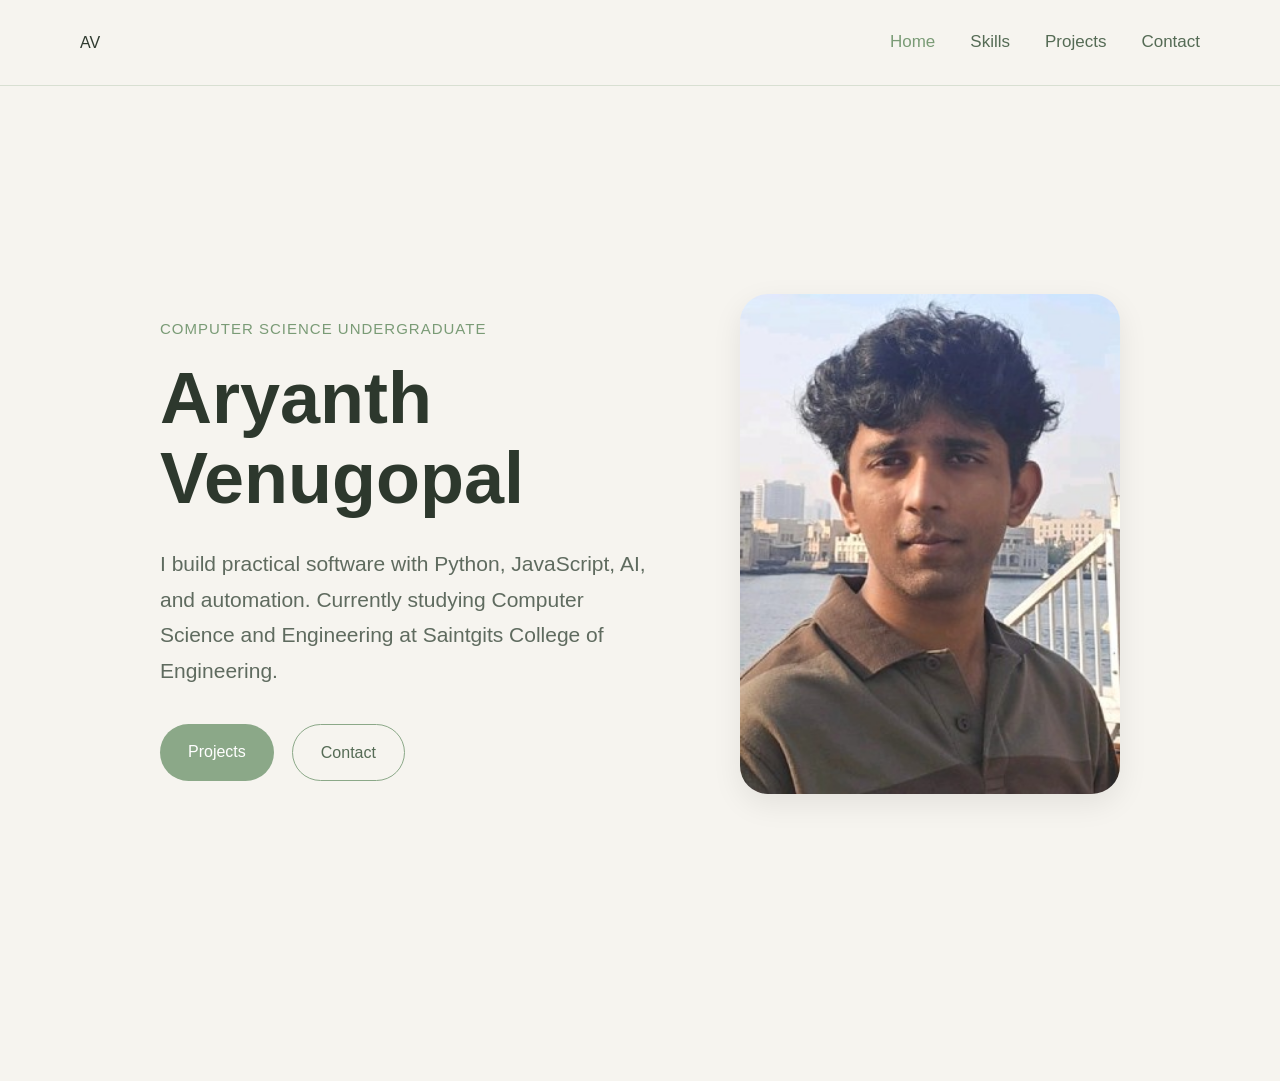
==== index.html @ da3eafae "Update index.html" ====
<!DOCTYPE html>
<html lang="en">

<head>
  <meta charset="UTF-8">
  <meta name="viewport" content="width=device-width, initial-scale=1.0">
  <title>Aryanth Venugopal</title>
  <link rel="stylesheet" href="styles.css">
</head>

<body>

  <header class="site-header">

    <div class="logo">AV</div>

    <nav>
      <a href="index.html" class="active">Home</a>
      <a href="skills.html">Skills</a>
      <a href="projects.html">Projects</a>
      <a href="contact.html">Contact</a>
    </nav>

  </header>

  <main>

    <section class="hero">

      <div class="hero-copy">

        <p class="eyebrow">Computer Science Undergraduate</p>

        <h1>
          Aryanth <br>
          Venugopal
        </h1>

        <p class="intro">
          I build practical software with Python, JavaScript, AI, and automation.
          Currently studying Computer Science and Engineering at Saintgits College of Engineering.
        </p>

        <div class="actions">
          <a class="button primary" href="projects.html">Projects</a>
          <a class="button secondary" href="contact.html">Contact</a>
        </div>

      </div>

      <div class="hero-portrait">
        <img src="1769235384824.jpg" alt="Aryanth Venugopal">
      </div>

    </section>

  </main>

</body>

</html>
---- styles.css ----
* {
  margin: 0;
  padding: 0;
  box-sizing: border-box;
}

body {
  background-color: #f6f4ef;
  color: #2f3a2f;
  font-family: "Segoe UI", sans-serif;
  line-height: 1.7;
}

/* NAVBAR */

.site-header {
  display: flex;
  justify-content: space-between;
  align-items: center;
  padding: 28px 80px;
  border-bottom: 1px solid #d8dfd2;
  background-color: #f6f4ef;
}

.site-header nav {
  display: flex;
  gap: 35px;
}

.site-header nav a {
  text-decoration: none;
  color: #556b55;
  font-size: 17px;
  transition: 0.2s;
}

.site-header nav a:hover,
.site-header nav a.active {
  color: #7a9b76;
}

/* HERO SECTION */

.hero {
  display: flex;
  justify-content: space-between;
  align-items: center;
  padding: 90px 80px;
  gap: 80px;
  min-height: 85vh;
}

.hero-copy {
  flex: 1;
}

.eyebrow {
  color: #7a9b76;
  font-size: 15px;
  letter-spacing: 1px;
  margin-bottom: 18px;
  text-transform: uppercase;
}

.hero h1 {
  font-size: 72px;
  line-height: 1.1;
  margin-bottom: 28px;
  color: #2d382d;
}

.intro {
  max-width: 650px;
  font-size: 21px;
  color: #5f6b5f;
  margin-bottom: 35px;
}

/* BUTTONS */

.actions {
  display: flex;
  gap: 18px;
}

.button {
  text-decoration: none;
  padding: 14px 28px;
  border-radius: 40px;
  font-weight: 500;
  transition: 0.2s;
}

.primary {
  background-color: #8ba888;
  color: white;
}

.primary:hover {
  background-color: #769573;
}

.secondary {
  border: 1px solid #8ba888;
  color: #556b55;
  background: transparent;
}

.secondary:hover {
  background-color: #e6ece2;
}

/* IMAGE */

.hero-portrait img {
  width: 380px;
  height: 500px;
  object-fit: cover;
  border-radius: 28px;
  box-shadow: 0 10px 30px rgba(0, 0, 0, 0.08);
}

/* SKILLS / PROJECTS / CONTACT PAGES */

main {
  padding: 80px;
}

section {
  margin-bottom: 70px;
}

h1 {
  font-size: 52px;
  margin-bottom: 30px;
  color: #2d382d;
}

h2 {
  font-size: 28px;
  margin-bottom: 16px;
  color: #556b55;
}

p,
li {
  font-size: 18px;
  color: #5f6b5f;
}

ul {
  padding-left: 20px;
}

/* CARDS */

.project-card,
.skill-card,
.contact-card {
  background-color: #eef2ea;
  padding: 30px;
  border-radius: 22px;
  margin-bottom: 25px;
}

/* CONTACT FORM */

input,
textarea {
  width: 100%;
  padding: 14px;
  margin-top: 10px;
  margin-bottom: 20px;
  border-radius: 12px;
  border: 1px solid #ccd5c5;
  background-color: white;
  font-size: 16px;
}

button {
  padding: 14px 26px;
  border: none;
  border-radius: 30px;
  background-color: #8ba888;
  color: white;
  cursor: pointer;
  font-size: 16px;
}

button:hover {
  background-color: #769573;
}

/* MOBILE */

@media (max-width: 900px) {

  .site-header {
    flex-direction: column;
    gap: 20px;
    padding: 25px;
  }

  .hero {
    flex-direction: column-reverse;
    text-align: center;
    padding: 50px 25px;
  }

  .hero h1 {
    font-size: 52px;
  }

  .hero-portrait img {
    width: 280px;
    height: 360px;
  }

  .actions {
    justify-content: center;
  }

  main {
    padding: 40px 25px;
  }
}
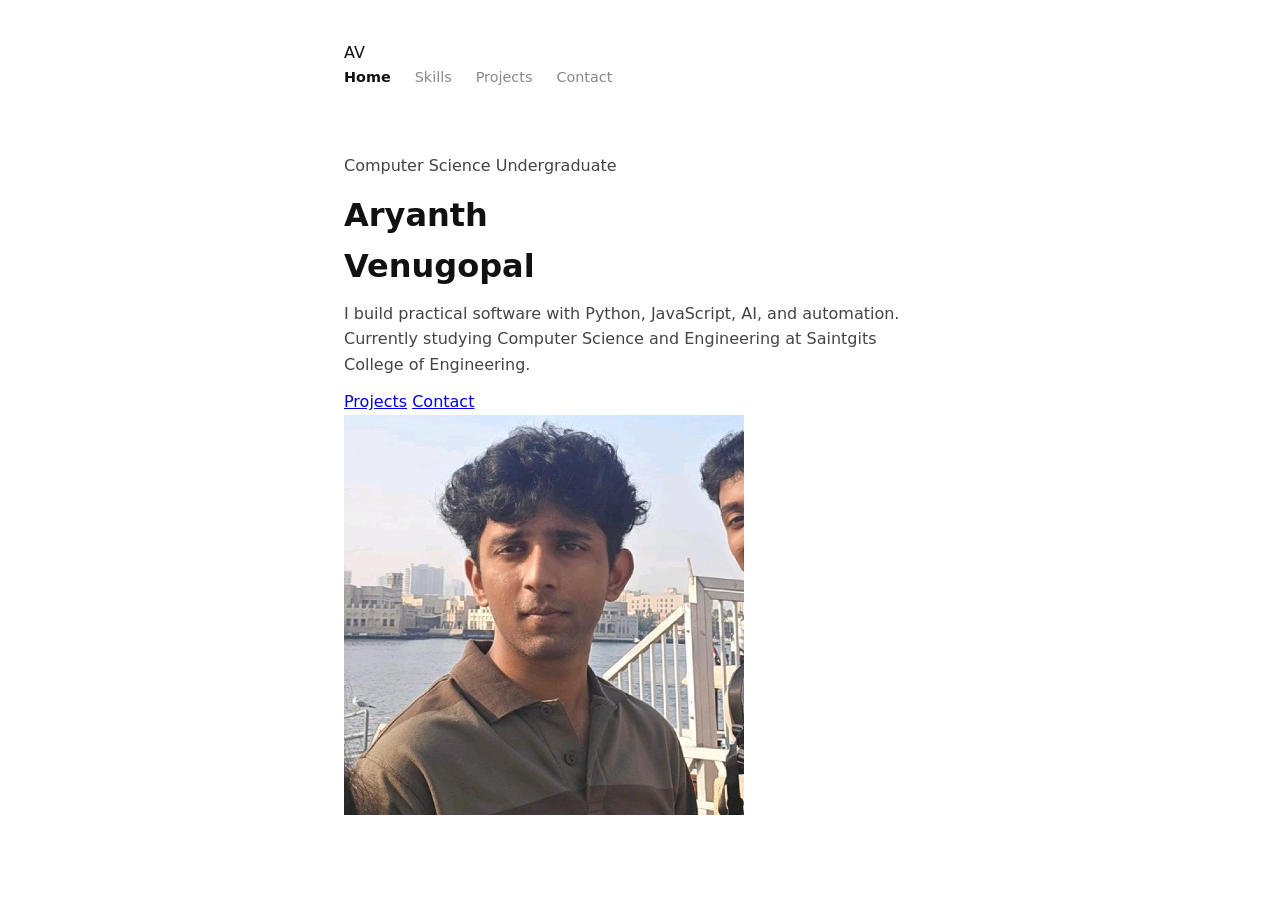
==== commit cc022796: "Update index.html" ====
--- a/index.html
+++ b/index.html
@@ -5,7 +5,7 @@
   <meta charset="UTF-8">
   <meta name="viewport" content="width=device-width, initial-scale=1.0">
   <title>Aryanth Venugopal</title>
-  <link rel="stylesheet" href="styles.css">
+  <link rel="stylesheet" href="styles.css?v=2">
 </head>
 
 <body>
--- a/styles.css
+++ b/styles.css
@@ -1,226 +1,87 @@
-* {
-  margin: 0;
-  padding: 0;
-  box-sizing: border-box;
+* { box-sizing: border-box; margin: 0; padding: 0; }
+
+body {
+  font-family: system-ui, sans-serif;
+  background: #fff;
+  color: #111;
+  line-height: 1.6;
+  max-width: 640px;
+  margin: 0 auto;
+  padding: 40px 24px;
 }
 
-body {
-  background-color: #f6f4ef;
-  color: #2f3a2f;
-  font-family: "Segoe UI", sans-serif;
-  line-height: 1.7;
+nav {
+  display: flex;
+  gap: 24px;
+  margin-bottom: 64px;
 }
 
-/* NAVBAR */
-
-.site-header {
-  display: flex;
-  justify-content: space-between;
-  align-items: center;
-  padding: 28px 80px;
-  border-bottom: 1px solid #d8dfd2;
-  background-color: #f6f4ef;
+nav a {
+  font-size: .9rem;
+  color: #888;
+  text-decoration: none;
 }
 
-.site-header nav {
-  display: flex;
-  gap: 35px;
+nav a:hover { color: #111; }
+nav a.active { color: #111; font-weight: 600; }
+
+h1 { font-size: 2rem; font-weight: 700; margin-bottom: 8px; }
+h2 { font-size: 1.25rem; font-weight: 600; margin-bottom: 16px; }
+h3 { font-size: 1rem; font-weight: 600; margin-bottom: 4px; }
+
+p { color: #444; margin-bottom: 12px; }
+
+.meta { color: #888; font-size: .875rem; margin-bottom: 32px; }
+
+hr { border: none; border-top: 1px solid #eee; margin: 32px 0; }
+
+.skill-group { margin-bottom: 20px; }
+.skill-group span {
+  display: inline-block;
+  background: #f4f4f4;
+  color: #333;
+  font-size: .8rem;
+  padding: 3px 10px;
+  border-radius: 4px;
+  margin: 3px 3px 3px 0;
 }
 
-.site-header nav a {
-  text-decoration: none;
-  color: #556b55;
-  font-size: 17px;
-  transition: 0.2s;
+.project { margin-bottom: 28px; }
+.project p { margin-bottom: 6px; }
+.tags { font-size: .8rem; color: #888; }
+
+.contact-links { list-style: none; margin-bottom: 32px; }
+.contact-links li { margin-bottom: 8px; }
+.contact-links a { color: #111; font-size: .9rem; }
+.contact-links a:hover { text-decoration: underline; }
+
+input, textarea {
+  width: 100%;
+  padding: 9px 12px;
+  border: 1px solid #ddd;
+  border-radius: 6px;
+  font-family: inherit;
+  font-size: .9rem;
+  color: #111;
+  margin-bottom: 12px;
+  outline: none;
 }
 
-.site-header nav a:hover,
-.site-header nav a.active {
-  color: #7a9b76;
+input:focus, textarea:focus { border-color: #111; }
+textarea { min-height: 100px; resize: vertical; }
+
+label { font-size: .8rem; color: #666; display: block; margin-bottom: 4px; }
+
+button {
+  background: #111;
+  color: #fff;
+  border: none;
+  padding: 10px 22px;
+  border-radius: 6px;
+  font-size: .9rem;
+  cursor: pointer;
 }
 
-/* HERO SECTION */
+button:hover { background: #333; }
 
-.hero {
-  display: flex;
-  justify-content: space-between;
-  align-items: center;
-  padding: 90px 80px;
-  gap: 80px;
-  min-height: 85vh;
-}
-
-.hero-copy {
-  flex: 1;
-}
-
-.eyebrow {
-  color: #7a9b76;
-  font-size: 15px;
-  letter-spacing: 1px;
-  margin-bottom: 18px;
-  text-transform: uppercase;
-}
-
-.hero h1 {
-  font-size: 72px;
-  line-height: 1.1;
-  margin-bottom: 28px;
-  color: #2d382d;
-}
-
-.intro {
-  max-width: 650px;
-  font-size: 21px;
-  color: #5f6b5f;
-  margin-bottom: 35px;
-}
-
-/* BUTTONS */
-
-.actions {
-  display: flex;
-  gap: 18px;
-}
-
-.button {
-  text-decoration: none;
-  padding: 14px 28px;
-  border-radius: 40px;
-  font-weight: 500;
-  transition: 0.2s;
-}
-
-.primary {
-  background-color: #8ba888;
-  color: white;
-}
-
-.primary:hover {
-  background-color: #769573;
-}
-
-.secondary {
-  border: 1px solid #8ba888;
-  color: #556b55;
-  background: transparent;
-}
-
-.secondary:hover {
-  background-color: #e6ece2;
-}
-
-/* IMAGE */
-
-.hero-portrait img {
-  width: 380px;
-  height: 500px;
-  object-fit: cover;
-  border-radius: 28px;
-  box-shadow: 0 10px 30px rgba(0, 0, 0, 0.08);
-}
-
-/* SKILLS / PROJECTS / CONTACT PAGES */
-
-main {
-  padding: 80px;
-}
-
-section {
-  margin-bottom: 70px;
-}
-
-h1 {
-  font-size: 52px;
-  margin-bottom: 30px;
-  color: #2d382d;
-}
-
-h2 {
-  font-size: 28px;
-  margin-bottom: 16px;
-  color: #556b55;
-}
-
-p,
-li {
-  font-size: 18px;
-  color: #5f6b5f;
-}
-
-ul {
-  padding-left: 20px;
-}
-
-/* CARDS */
-
-.project-card,
-.skill-card,
-.contact-card {
-  background-color: #eef2ea;
-  padding: 30px;
-  border-radius: 22px;
-  margin-bottom: 25px;
-}
-
-/* CONTACT FORM */
-
-input,
-textarea {
-  width: 100%;
-  padding: 14px;
-  margin-top: 10px;
-  margin-bottom: 20px;
-  border-radius: 12px;
-  border: 1px solid #ccd5c5;
-  background-color: white;
-  font-size: 16px;
-}
-
-button {
-  padding: 14px 26px;
-  border: none;
-  border-radius: 30px;
-  background-color: #8ba888;
-  color: white;
-  cursor: pointer;
-  font-size: 16px;
-}
-
-button:hover {
-  background-color: #769573;
-}
-
-/* MOBILE */
-
-@media (max-width: 900px) {
-
-  .site-header {
-    flex-direction: column;
-    gap: 20px;
-    padding: 25px;
-  }
-
-  .hero {
-    flex-direction: column-reverse;
-    text-align: center;
-    padding: 50px 25px;
-  }
-
-  .hero h1 {
-    font-size: 52px;
-  }
-
-  .hero-portrait img {
-    width: 280px;
-    height: 360px;
-  }
-
-  .actions {
-    justify-content: center;
-  }
-
-  main {
-    padding: 40px 25px;
-  }
-}
+.success { color: green; font-size: .875rem; margin-top: 10px; display: none; }
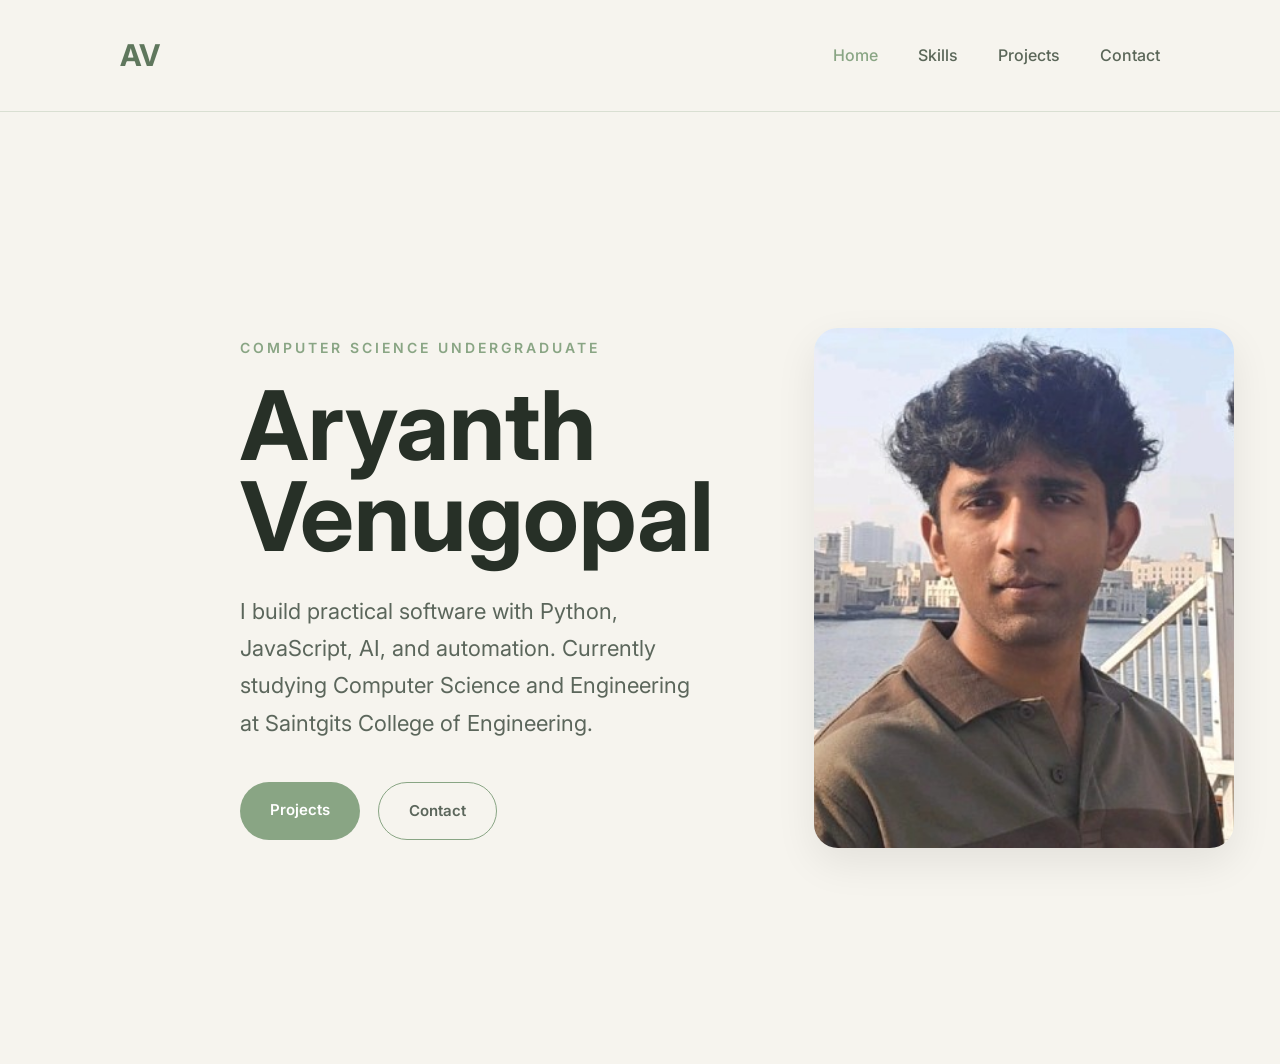
==== commit 1b53c6eb: "Update index.html" ====
--- a/index.html
+++ b/index.html
@@ -5,7 +5,7 @@
   <meta charset="UTF-8">
   <meta name="viewport" content="width=device-width, initial-scale=1.0">
   <title>Aryanth Venugopal</title>
-  <link rel="stylesheet" href="styles.css?v=2">
+  <link rel="stylesheet" href="styles.css?v=10">
 </head>
 
 <body>
--- a/styles.css
+++ b/styles.css
@@ -1,87 +1,284 @@
-* { box-sizing: border-box; margin: 0; padding: 0; }
+@import url('https://fonts.googleapis.com/css2?family=Inter:wght@300;400;500;600;700&display=swap');
+
+* {
+  margin: 0;
+  padding: 0;
+  box-sizing: border-box;
+}
 
 body {
-  font-family: system-ui, sans-serif;
-  background: #fff;
-  color: #111;
-  line-height: 1.6;
-  max-width: 640px;
-  margin: 0 auto;
-  padding: 40px 24px;
-}
-
-nav {
-  display: flex;
-  gap: 24px;
-  margin-bottom: 64px;
-}
-
-nav a {
-  font-size: .9rem;
-  color: #888;
+  background-color: #f6f4ee;
+  color: #2e352e;
+  font-family: 'Inter', sans-serif;
+  line-height: 1.7;
+}
+
+/* NAVBAR */
+
+.site-header {
+  width: 100%;
+  padding: 30px 120px;
+
+  display: flex;
+  justify-content: space-between;
+  align-items: center;
+
+  border-bottom: 1px solid #d9dfd2;
+
+  background-color: #f6f4ee;
+}
+
+.logo {
+  font-size: 30px;
+  font-weight: 700;
+  color: #5f775d;
+}
+
+.site-header nav {
+  display: flex;
+  gap: 40px;
+}
+
+.site-header nav a {
   text-decoration: none;
-}
-
-nav a:hover { color: #111; }
-nav a.active { color: #111; font-weight: 600; }
-
-h1 { font-size: 2rem; font-weight: 700; margin-bottom: 8px; }
-h2 { font-size: 1.25rem; font-weight: 600; margin-bottom: 16px; }
-h3 { font-size: 1rem; font-weight: 600; margin-bottom: 4px; }
-
-p { color: #444; margin-bottom: 12px; }
-
-.meta { color: #888; font-size: .875rem; margin-bottom: 32px; }
-
-hr { border: none; border-top: 1px solid #eee; margin: 32px 0; }
-
-.skill-group { margin-bottom: 20px; }
-.skill-group span {
-  display: inline-block;
-  background: #f4f4f4;
-  color: #333;
-  font-size: .8rem;
-  padding: 3px 10px;
-  border-radius: 4px;
-  margin: 3px 3px 3px 0;
-}
-
-.project { margin-bottom: 28px; }
-.project p { margin-bottom: 6px; }
-.tags { font-size: .8rem; color: #888; }
-
-.contact-links { list-style: none; margin-bottom: 32px; }
-.contact-links li { margin-bottom: 8px; }
-.contact-links a { color: #111; font-size: .9rem; }
-.contact-links a:hover { text-decoration: underline; }
-
-input, textarea {
+  color: #5a6658;
+  font-size: 16px;
+  font-weight: 500;
+
+  transition: 0.3s;
+}
+
+.site-header nav a:hover,
+.site-header nav a.active {
+  color: #89a584;
+}
+
+/* HERO */
+
+.hero {
   width: 100%;
-  padding: 9px 12px;
-  border: 1px solid #ddd;
-  border-radius: 6px;
-  font-family: inherit;
-  font-size: .9rem;
-  color: #111;
-  margin-bottom: 12px;
-  outline: none;
-}
-
-input:focus, textarea:focus { border-color: #111; }
-textarea { min-height: 100px; resize: vertical; }
-
-label { font-size: .8rem; color: #666; display: block; margin-bottom: 4px; }
+  min-height: 88vh;
+
+  display: grid;
+  grid-template-columns: 1.2fr 0.8fr;
+
+  align-items: center;
+  gap: 100px;
+
+  padding: 80px 120px;
+}
+
+.hero-copy {
+  max-width: 720px;
+}
+
+.eyebrow {
+  color: #89a584;
+  font-size: 14px;
+  font-weight: 600;
+
+  text-transform: uppercase;
+  letter-spacing: 3px;
+
+  margin-bottom: 20px;
+}
+
+.hero h1 {
+  font-size: 96px;
+  line-height: 0.95;
+
+  margin-bottom: 30px;
+
+  color: #273027;
+}
+
+.intro {
+  font-size: 22px;
+  color: #5b665b;
+
+  margin-bottom: 40px;
+
+  max-width: 650px;
+}
+
+/* BUTTONS */
+
+.actions {
+  display: flex;
+  gap: 18px;
+}
+
+.button {
+  padding: 15px 30px;
+
+  border-radius: 40px;
+
+  text-decoration: none;
+  font-size: 15px;
+  font-weight: 600;
+
+  transition: 0.3s;
+}
+
+.primary {
+  background-color: #89a584;
+  color: white;
+}
+
+.primary:hover {
+  background-color: #738f70;
+}
+
+.secondary {
+  border: 1px solid #89a584;
+  color: #5b665b;
+}
+
+.secondary:hover {
+  background-color: #e8eee3;
+}
+
+/* IMAGE */
+
+.hero-portrait {
+  display: flex;
+  justify-content: center;
+  align-items: center;
+}
+
+.hero-portrait img {
+  width: 420px;
+  height: 520px;
+
+  object-fit: cover;
+
+  border-radius: 24px;
+
+  box-shadow: 0 15px 40px rgba(0, 0, 0, 0.08);
+}
+
+/* MAIN CONTENT */
+
+main {
+  padding: 80px 120px;
+}
+
+h1 {
+  font-size: 64px;
+  margin-bottom: 40px;
+}
+
+h2 {
+  font-size: 24px;
+  margin-bottom: 15px;
+  color: #4f644e;
+}
+
+p {
+  font-size: 18px;
+  color: #5c675c;
+}
+
+/* CARDS */
+
+.skill-card,
+.project-card,
+.contact-card {
+  background-color: #e8ede4;
+
+  padding: 35px;
+
+  border-radius: 24px;
+
+  margin-bottom: 28px;
+}
+
+/* FORM */
+
+input,
+textarea {
+  width: 100%;
+
+  padding: 16px;
+
+  margin-top: 12px;
+  margin-bottom: 22px;
+
+  border-radius: 14px;
+
+  border: 1px solid #d0d8ca;
+
+  background-color: white;
+
+  font-size: 16px;
+}
 
 button {
-  background: #111;
-  color: #fff;
+  padding: 15px 28px;
+
   border: none;
-  padding: 10px 22px;
-  border-radius: 6px;
-  font-size: .9rem;
+  border-radius: 40px;
+
+  background-color: #89a584;
+
+  color: white;
+
+  font-size: 15px;
+  font-weight: 600;
+
   cursor: pointer;
 }
 
-button:hover { background: #333; }
-
-.success { color: green; font-size: .875rem; margin-top: 10px; display: none; }
+/* MOBILE */
+
+@media (max-width: 900px) {
+
+  .site-header {
+    flex-direction: column;
+    gap: 20px;
+
+    padding: 25px;
+  }
+
+  .site-header nav {
+    flex-wrap: wrap;
+    justify-content: center;
+    gap: 20px;
+  }
+
+  .hero {
+    grid-template-columns: 1fr;
+
+    text-align: center;
+
+    padding: 50px 25px;
+
+    gap: 50px;
+  }
+
+  .hero h1 {
+    font-size: 56px;
+  }
+
+  .intro {
+    font-size: 18px;
+  }
+
+  .hero-portrait img {
+    width: 280px;
+    height: 360px;
+  }
+
+  .actions {
+    justify-content: center;
+    flex-wrap: wrap;
+  }
+
+  main {
+    padding: 45px 25px;
+  }
+
+  h1 {
+    font-size: 48px;
+  }
+}
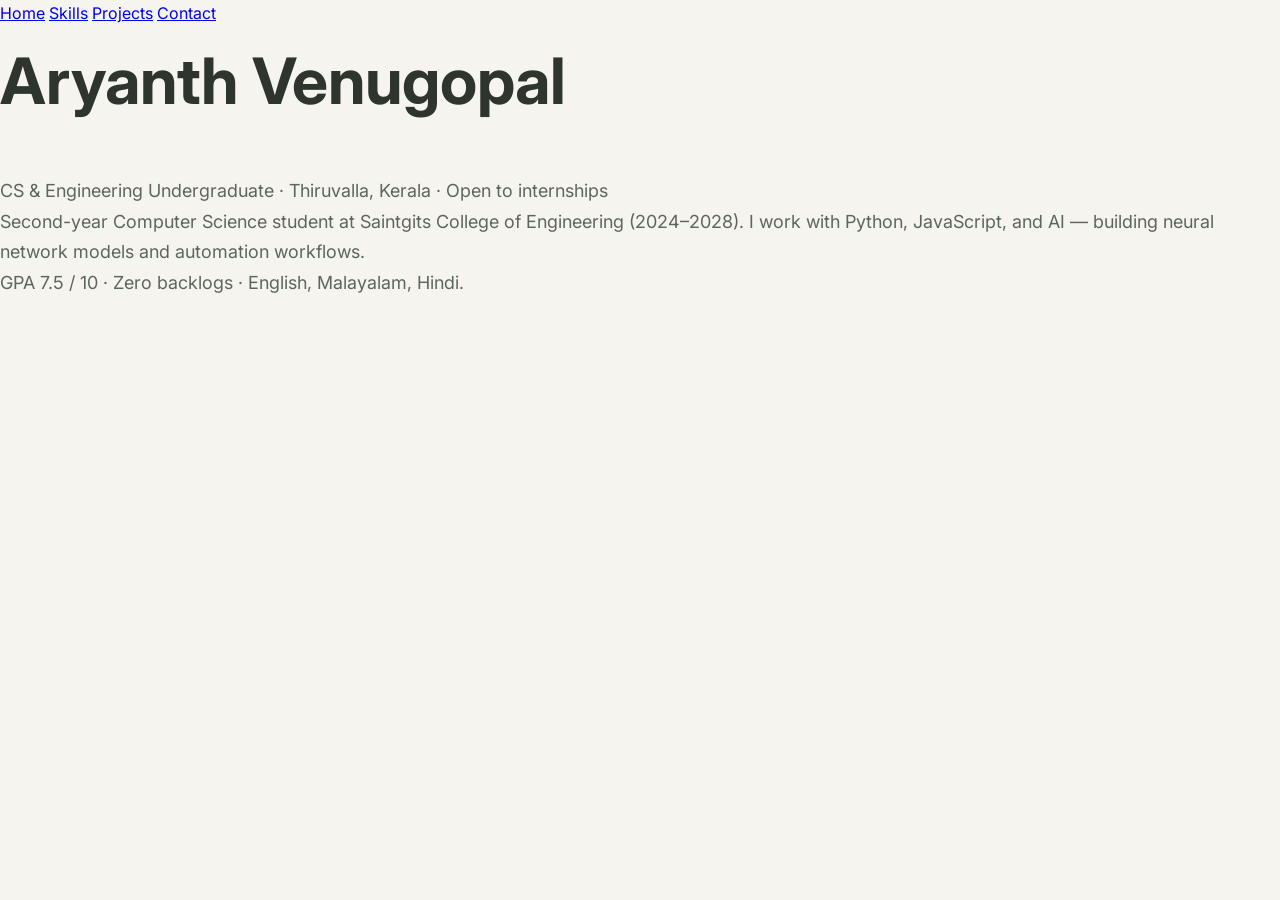
==== commit b488c628: "Rename home.html to index.html" ====
--- a/index.html
+++ b/index.html
@@ -1,61 +1,21 @@
 <!DOCTYPE html>
 <html lang="en">
-
 <head>
-  <meta charset="UTF-8">
-  <meta name="viewport" content="width=device-width, initial-scale=1.0">
+  <meta charset="UTF-8" />
+  <meta name="viewport" content="width=device-width, initial-scale=1.0" />
   <title>Aryanth Venugopal</title>
   <link rel="stylesheet" href="styles.css?v=10">
 </head>
-
 <body>
-
-  <header class="site-header">
-
-    <div class="logo">AV</div>
-
-    <nav>
-      <a href="index.html" class="active">Home</a>
-      <a href="skills.html">Skills</a>
-      <a href="projects.html">Projects</a>
-      <a href="contact.html">Contact</a>
-    </nav>
-
-  </header>
-
-  <main>
-
-    <section class="hero">
-
-      <div class="hero-copy">
-
-        <p class="eyebrow">Computer Science Undergraduate</p>
-
-        <h1>
-          Aryanth <br>
-          Venugopal
-        </h1>
-
-        <p class="intro">
-          I build practical software with Python, JavaScript, AI, and automation.
-          Currently studying Computer Science and Engineering at Saintgits College of Engineering.
-        </p>
-
-        <div class="actions">
-          <a class="button primary" href="projects.html">Projects</a>
-          <a class="button secondary" href="contact.html">Contact</a>
-        </div>
-
-      </div>
-
-      <div class="hero-portrait">
-        <img src="1769235384824.jpg" alt="Aryanth Venugopal">
-      </div>
-
-    </section>
-
-  </main>
-
+<nav>
+  <a href="index.html" class="active">Home</a>
+  <a href="skills.html">Skills</a>
+  <a href="projects.html">Projects</a>
+  <a href="contact.html">Contact</a>
+</nav>
+<h1>Aryanth Venugopal</h1>
+<p class="meta">CS & Engineering Undergraduate · Thiruvalla, Kerala · Open to internships</p>
+<p>Second-year Computer Science student at Saintgits College of Engineering (2024–2028). I work with Python, JavaScript, and AI — building neural network models and automation workflows.</p>
+<p>GPA 7.5 / 10 · Zero backlogs · English, Malayalam, Hindi.</p>
 </body>
-
 </html>
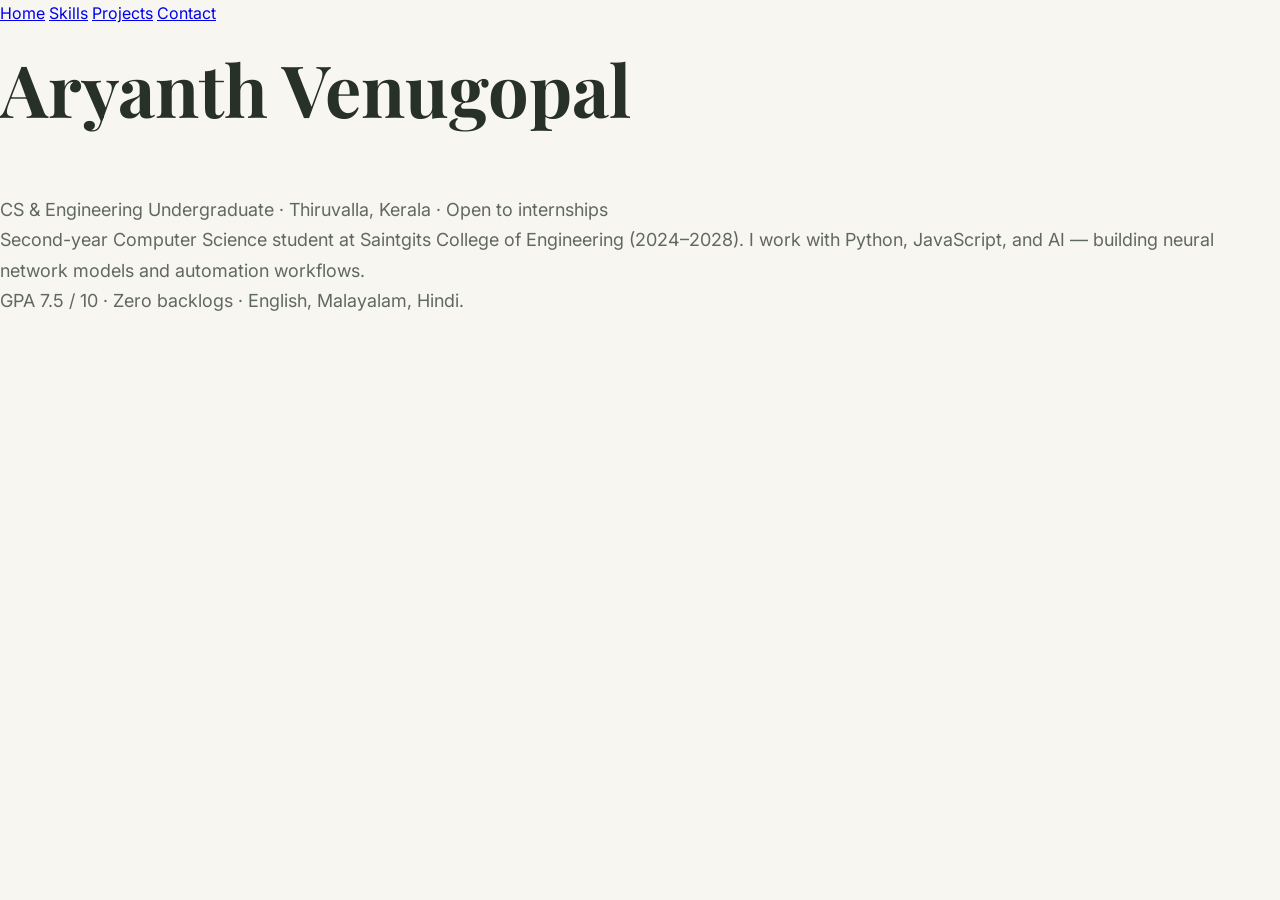
==== commit 7eff2936: "Update index.html" ====
--- a/index.html
+++ b/index.html
@@ -4,7 +4,7 @@
   <meta charset="UTF-8" />
   <meta name="viewport" content="width=device-width, initial-scale=1.0" />
   <title>Aryanth Venugopal</title>
-  <link rel="stylesheet" href="styles.css?v=10">
+  <link rel="stylesheet" href="styles.css">
 </head>
 <body>
 <nav>
--- a/styles.css
+++ b/styles.css
@@ -1,4 +1,4 @@
-@import url('https://fonts.googleapis.com/css2?family=Inter:wght@300;400;500;600;700&display=swap');
+@import url('https://fonts.googleapis.com/css2?family=Inter:wght@300;400;500;600;700&family=Playfair+Display:wght@600;700&display=swap');
 
 * {
   margin: 0;
@@ -6,9 +6,13 @@
   box-sizing: border-box;
 }
 
+html {
+  scroll-behavior: smooth;
+}
+
 body {
-  background-color: #f6f4ee;
-  color: #2e352e;
+  background: #f8f6f1;
+  color: #2f382f;
   font-family: 'Inter', sans-serif;
   line-height: 1.7;
 }
@@ -17,55 +21,78 @@
 
 .site-header {
   width: 100%;
-  padding: 30px 120px;
+  padding: 28px 110px;
 
   display: flex;
   justify-content: space-between;
   align-items: center;
 
-  border-bottom: 1px solid #d9dfd2;
-
-  background-color: #f6f4ee;
+  background: rgba(248, 246, 241, 0.9);
+
+  backdrop-filter: blur(10px);
+
+  border-bottom: 1px solid #dde4d7;
+
+  position: sticky;
+  top: 0;
+  z-index: 1000;
 }
 
 .logo {
-  font-size: 30px;
+  font-size: 32px;
   font-weight: 700;
-  color: #5f775d;
+  color: #6d8769;
+  letter-spacing: 2px;
 }
 
 .site-header nav {
   display: flex;
-  gap: 40px;
+  gap: 38px;
 }
 
 .site-header nav a {
   text-decoration: none;
-  color: #5a6658;
-  font-size: 16px;
-  font-weight: 500;
+  color: #4f5d4f;
+  font-size: 15px;
+  font-weight: 600;
+  position: relative;
+
+  transition: 0.3s ease;
+}
+
+.site-header nav a::after {
+  content: "";
+
+  position: absolute;
+  left: 0;
+  bottom: -7px;
+
+  width: 0%;
+  height: 2px;
+
+  background: #8da889;
 
   transition: 0.3s;
 }
 
-.site-header nav a:hover,
-.site-header nav a.active {
-  color: #89a584;
+.site-header nav a:hover::after,
+.site-header nav a.active::after {
+  width: 100%;
 }
 
 /* HERO */
 
 .hero {
   width: 100%;
-  min-height: 88vh;
+  min-height: 90vh;
 
   display: grid;
-  grid-template-columns: 1.2fr 0.8fr;
+  grid-template-columns: 1.15fr 0.85fr;
 
   align-items: center;
   gap: 100px;
 
-  padding: 80px 120px;
+  padding: 90px 110px;
 }
 
 .hero-copy {
@@ -73,9 +100,10 @@
 }
 
 .eyebrow {
-  color: #89a584;
+  color: #8da889;
+
   font-size: 14px;
-  font-weight: 600;
+  font-weight: 700;
 
   text-transform: uppercase;
   letter-spacing: 3px;
@@ -84,21 +112,23 @@
 }
 
 .hero h1 {
-  font-size: 96px;
+  font-family: 'Playfair Display', serif;
+
+  font-size: 100px;
   line-height: 0.95;
 
-  margin-bottom: 30px;
-
-  color: #273027;
+  color: #273127;
+
+  margin-bottom: 28px;
 }
 
 .intro {
-  font-size: 22px;
-  color: #5b665b;
-
-  margin-bottom: 40px;
+  font-size: 21px;
+  color: #5c675c;
 
   max-width: 650px;
+
+  margin-bottom: 42px;
 }
 
 /* BUTTONS */
@@ -109,33 +139,37 @@
 }
 
 .button {
+  text-decoration: none;
+
   padding: 15px 30px;
 
   border-radius: 40px;
 
-  text-decoration: none;
   font-size: 15px;
   font-weight: 600;
 
-  transition: 0.3s;
+  transition: 0.3s ease;
 }
 
 .primary {
-  background-color: #89a584;
+  background: #8da889;
   color: white;
+
+  box-shadow: 0 12px 24px rgba(141, 168, 137, 0.25);
 }
 
 .primary:hover {
-  background-color: #738f70;
+  transform: translateY(-3px);
 }
 
 .secondary {
-  border: 1px solid #89a584;
-  color: #5b665b;
+  border: 1px solid #cfd9c8;
+  color: #4f5d4f;
+  background: transparent;
 }
 
 .secondary:hover {
-  background-color: #e8eee3;
+  background: #edf2e9;
 }
 
 /* IMAGE */
@@ -143,40 +177,47 @@
 .hero-portrait {
   display: flex;
   justify-content: center;
-  align-items: center;
 }
 
 .hero-portrait img {
-  width: 420px;
-  height: 520px;
+  width: 430px;
+  height: 530px;
 
   object-fit: cover;
 
-  border-radius: 24px;
-
-  box-shadow: 0 15px 40px rgba(0, 0, 0, 0.08);
+  border-radius: 28px;
+
+  box-shadow:
+    0 20px 45px rgba(0, 0, 0, 0.08),
+    0 0 0 12px rgba(255, 255, 255, 0.6);
 }
 
 /* MAIN CONTENT */
 
 main {
-  padding: 80px 120px;
+  padding: 90px 110px;
 }
 
 h1 {
-  font-size: 64px;
-  margin-bottom: 40px;
+  font-family: 'Playfair Display', serif;
+
+  font-size: 72px;
+
+  color: #273127;
+
+  margin-bottom: 45px;
 }
 
 h2 {
-  font-size: 24px;
-  margin-bottom: 15px;
-  color: #4f644e;
+  font-size: 25px;
+  color: #556955;
+
+  margin-bottom: 14px;
 }
 
 p {
   font-size: 18px;
-  color: #5c675c;
+  color: #5f695f;
 }
 
 /* CARDS */
@@ -184,16 +225,30 @@
 .skill-card,
 .project-card,
 .contact-card {
-  background-color: #e8ede4;
-
-  padding: 35px;
-
-  border-radius: 24px;
+  background: rgba(255, 255, 255, 0.6);
+
+  border: 1px solid #dde5d8;
+
+  backdrop-filter: blur(8px);
+
+  padding: 38px;
+
+  border-radius: 28px;
 
   margin-bottom: 28px;
-}
-
-/* FORM */
+
+  transition: 0.3s ease;
+}
+
+.skill-card:hover,
+.project-card:hover,
+.contact-card:hover {
+  transform: translateY(-4px);
+
+  box-shadow: 0 18px 35px rgba(0, 0, 0, 0.06);
+}
+
+/* CONTACT FORM */
 
 input,
 textarea {
@@ -204,13 +259,22 @@
   margin-top: 12px;
   margin-bottom: 22px;
 
-  border-radius: 14px;
-
-  border: 1px solid #d0d8ca;
-
-  background-color: white;
+  border-radius: 16px;
+
+  border: 1px solid #d4ddd0;
+
+  background: rgba(255, 255, 255, 0.8);
 
   font-size: 16px;
+
+  font-family: 'Inter', sans-serif;
+
+  outline: none;
+}
+
+input:focus,
+textarea:focus {
+  border-color: #8da889;
 }
 
 button {
@@ -219,19 +283,24 @@
   border: none;
   border-radius: 40px;
 
-  background-color: #89a584;
-
+  background: #8da889;
   color: white;
 
   font-size: 15px;
   font-weight: 600;
 
   cursor: pointer;
+
+  transition: 0.3s ease;
+}
+
+button:hover {
+  transform: translateY(-2px);
 }
 
 /* MOBILE */
 
-@media (max-width: 900px) {
+@media (max-width: 950px) {
 
   .site-header {
     flex-direction: column;
@@ -243,6 +312,7 @@
   .site-header nav {
     flex-wrap: wrap;
     justify-content: center;
+
     gap: 20px;
   }
 
@@ -251,13 +321,13 @@
 
     text-align: center;
 
-    padding: 50px 25px;
-
     gap: 50px;
+
+    padding: 60px 25px;
   }
 
   .hero h1 {
-    font-size: 56px;
+    font-size: 64px;
   }
 
   .intro {
@@ -279,6 +349,6 @@
   }
 
   h1 {
-    font-size: 48px;
-  }
-}
+    font-size: 52px;
+  }
+}
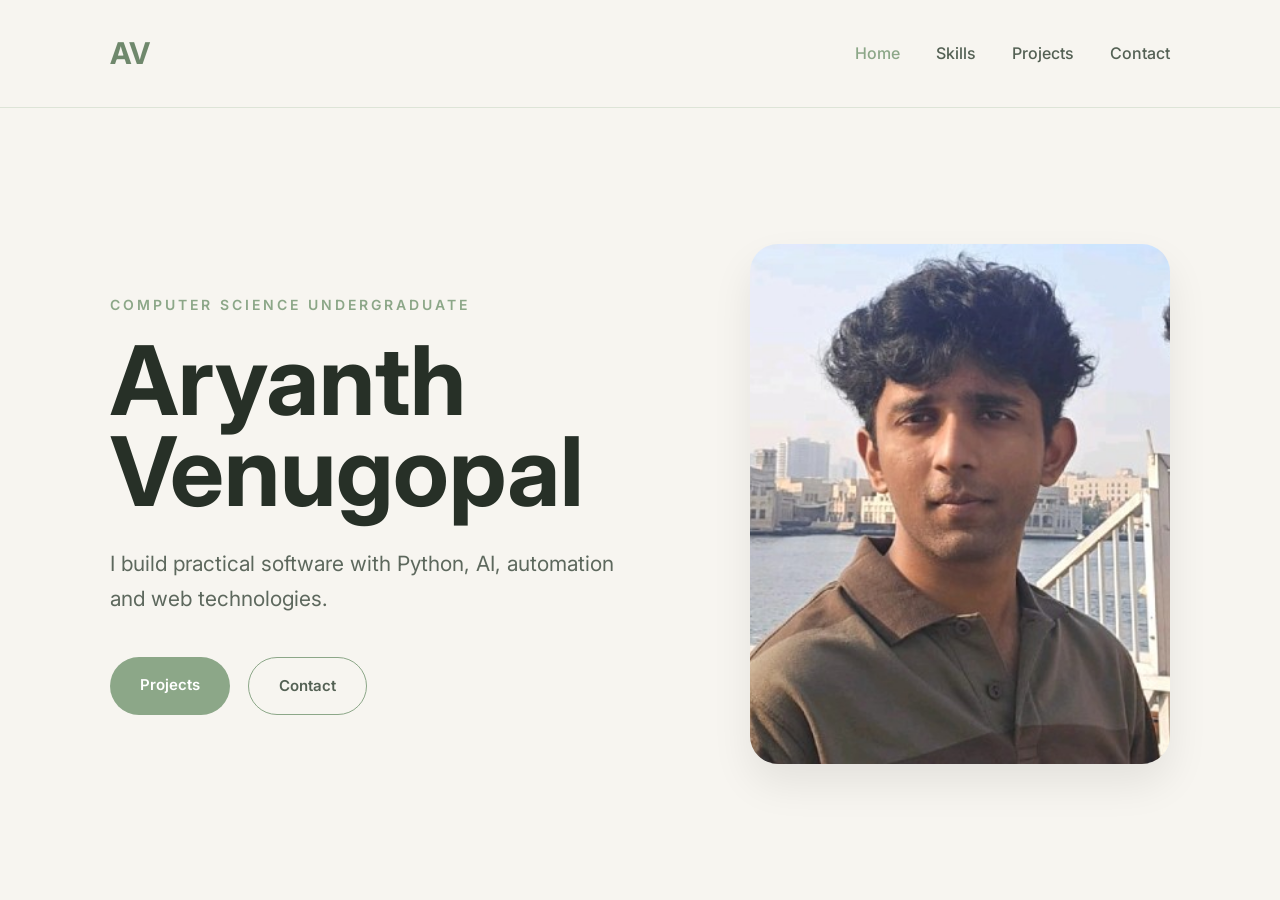
==== commit 4fa4fc49: "Create index.html" ====
--- a/index.html
+++ b/index.html
@@ -1,21 +1,57 @@
-<!DOCTYPE html>
-<html lang="en">
-<head>
-  <meta charset="UTF-8" />
-  <meta name="viewport" content="width=device-width, initial-scale=1.0" />
-  <title>Aryanth Venugopal</title>
-  <link rel="stylesheet" href="styles.css">
-</head>
-<body>
-<nav>
-  <a href="index.html" class="active">Home</a>
-  <a href="skills.html">Skills</a>
-  <a href="projects.html">Projects</a>
-  <a href="contact.html">Contact</a>
-</nav>
-<h1>Aryanth Venugopal</h1>
-<p class="meta">CS & Engineering Undergraduate · Thiruvalla, Kerala · Open to internships</p>
-<p>Second-year Computer Science student at Saintgits College of Engineering (2024–2028). I work with Python, JavaScript, and AI — building neural network models and automation workflows.</p>
-<p>GPA 7.5 / 10 · Zero backlogs · English, Malayalam, Hindi.</p>
-</body>
-</html>
+<!DOCTYPE html>
+<html lang="en">
+
+<head>
+  <meta charset="UTF-8">
+  <meta name="viewport" content="width=device-width, initial-scale=1.0">
+  <title>Aryanth Venugopal</title>
+
+  <link rel="stylesheet" href="styles.css">
+</head>
+
+<body>
+
+<header class="site-header">
+
+  <div class="logo">AV</div>
+
+  <nav>
+    <a href="index.html" class="active">Home</a>
+    <a href="skills.html">Skills</a>
+    <a href="projects.html">Projects</a>
+    <a href="contact.html">Contact</a>
+  </nav>
+
+</header>
+
+<section class="hero">
+
+  <div class="hero-copy">
+
+    <p class="eyebrow">Computer Science Undergraduate</p>
+
+    <h1>
+      Aryanth <br>
+      Venugopal
+    </h1>
+
+    <p class="intro">
+      I build practical software with Python, AI, automation and web technologies.
+    </p>
+
+    <div class="actions">
+      <a class="button primary" href="projects.html">Projects</a>
+      <a class="button secondary" href="contact.html">Contact</a>
+    </div>
+
+  </div>
+
+  <div class="hero-portrait">
+    <img src="1769235384824.jpg" alt="Aryanth">
+  </div>
+
+</section>
+
+</body>
+
+</html>
--- a/styles.css
+++ b/styles.css
@@ -1,4 +1,4 @@
-@import url('https://fonts.googleapis.com/css2?family=Inter:wght@300;400;500;600;700&family=Playfair+Display:wght@600;700&display=swap');
+@import url('https://fonts.googleapis.com/css2?family=Inter:wght@300;400;500;600;700&display=swap');
 
 * {
   margin: 0;
@@ -6,13 +6,9 @@
   box-sizing: border-box;
 }
 
-html {
-  scroll-behavior: smooth;
-}
-
 body {
-  background: #f8f6f1;
-  color: #2f382f;
+  background: #f7f5f0;
+  color: #2d352d;
   font-family: 'Inter', sans-serif;
   line-height: 1.7;
 }
@@ -20,156 +16,123 @@
 /* NAVBAR */
 
 .site-header {
-  width: 100%;
-  padding: 28px 110px;
-
   display: flex;
   justify-content: space-between;
   align-items: center;
 
-  background: rgba(248, 246, 241, 0.9);
-
-  backdrop-filter: blur(10px);
+  padding: 28px 110px;
 
   border-bottom: 1px solid #dde4d7;
-
-  position: sticky;
-  top: 0;
-  z-index: 1000;
 }
 
 .logo {
-  font-size: 32px;
+  font-size: 30px;
   font-weight: 700;
-  color: #6d8769;
-  letter-spacing: 2px;
+  color: #6f886c;
 }
 
 .site-header nav {
   display: flex;
-  gap: 38px;
+  gap: 36px;
 }
 
 .site-header nav a {
   text-decoration: none;
-  color: #4f5d4f;
+  color: #546154;
+
+  font-size: 16px;
+  font-weight: 500;
+
+  transition: 0.3s;
+}
+
+.site-header nav a:hover,
+.site-header nav a.active {
+  color: #8ca788;
+}
+
+/* HERO */
+
+.hero {
+  min-height: 88vh;
+
+  display: grid;
+  grid-template-columns: 1.2fr 0.8fr;
+
+  align-items: center;
+
+  gap: 100px;
+
+  padding: 80px 110px;
+}
+
+.hero-copy {
+  max-width: 700px;
+}
+
+.eyebrow {
+  color: #8ca788;
+
+  font-size: 14px;
+  font-weight: 600;
+
+  text-transform: uppercase;
+  letter-spacing: 3px;
+
+  margin-bottom: 18px;
+}
+
+.hero h1 {
+  font-size: 96px;
+  line-height: 0.95;
+
+  margin-bottom: 28px;
+
+  color: #273027;
+}
+
+.intro {
+  font-size: 21px;
+  color: #5d685d;
+
+  margin-bottom: 40px;
+
+  max-width: 650px;
+}
+
+/* BUTTONS */
+
+.actions {
+  display: flex;
+  gap: 18px;
+}
+
+.button {
+  padding: 15px 30px;
+
+  border-radius: 40px;
+
+  text-decoration: none;
+
   font-size: 15px;
   font-weight: 600;
-  position: relative;
-
-  transition: 0.3s ease;
-}
-
-.site-header nav a::after {
-  content: "";
-
-  position: absolute;
-  left: 0;
-  bottom: -7px;
-
-  width: 0%;
-  height: 2px;
-
-  background: #8da889;
 
   transition: 0.3s;
 }
 
-.site-header nav a:hover::after,
-.site-header nav a.active::after {
-  width: 100%;
-}
-
-/* HERO */
-
-.hero {
-  width: 100%;
-  min-height: 90vh;
-
-  display: grid;
-  grid-template-columns: 1.15fr 0.85fr;
-
-  align-items: center;
-  gap: 100px;
-
-  padding: 90px 110px;
-}
-
-.hero-copy {
-  max-width: 720px;
-}
-
-.eyebrow {
-  color: #8da889;
-
-  font-size: 14px;
-  font-weight: 700;
-
-  text-transform: uppercase;
-  letter-spacing: 3px;
-
-  margin-bottom: 20px;
-}
-
-.hero h1 {
-  font-family: 'Playfair Display', serif;
-
-  font-size: 100px;
-  line-height: 0.95;
-
-  color: #273127;
-
-  margin-bottom: 28px;
-}
-
-.intro {
-  font-size: 21px;
-  color: #5c675c;
-
-  max-width: 650px;
-
-  margin-bottom: 42px;
-}
-
-/* BUTTONS */
-
-.actions {
-  display: flex;
-  gap: 18px;
-}
-
-.button {
-  text-decoration: none;
-
-  padding: 15px 30px;
-
-  border-radius: 40px;
-
-  font-size: 15px;
-  font-weight: 600;
-
-  transition: 0.3s ease;
-}
-
 .primary {
-  background: #8da889;
+  background: #8ca788;
   color: white;
-
-  box-shadow: 0 12px 24px rgba(141, 168, 137, 0.25);
-}
-
-.primary:hover {
-  transform: translateY(-3px);
 }
 
 .secondary {
-  border: 1px solid #cfd9c8;
-  color: #4f5d4f;
-  background: transparent;
-}
-
+  border: 1px solid #8ca788;
+  color: #546154;
+}
+
+.primary:hover,
 .secondary:hover {
-  background: #edf2e9;
+  transform: translateY(-2px);
 }
 
 /* IMAGE */
@@ -180,39 +143,36 @@
 }
 
 .hero-portrait img {
-  width: 430px;
-  height: 530px;
+  width: 420px;
+  height: 520px;
 
   object-fit: cover;
 
   border-radius: 28px;
 
-  box-shadow:
-    0 20px 45px rgba(0, 0, 0, 0.08),
-    0 0 0 12px rgba(255, 255, 255, 0.6);
+  box-shadow: 0 20px 40px rgba(0,0,0,0.08);
 }
 
 /* MAIN CONTENT */
 
 main {
-  padding: 90px 110px;
+  padding: 80px 110px;
 }
 
 h1 {
-  font-family: 'Playfair Display', serif;
-
-  font-size: 72px;
-
-  color: #273127;
-
-  margin-bottom: 45px;
+  font-size: 64px;
+
+  margin-bottom: 40px;
+
+  color: #273027;
 }
 
 h2 {
-  font-size: 25px;
+  font-size: 24px;
+
+  margin-bottom: 15px;
+
   color: #556955;
-
-  margin-bottom: 14px;
 }
 
 p {
@@ -225,30 +185,16 @@
 .skill-card,
 .project-card,
 .contact-card {
-  background: rgba(255, 255, 255, 0.6);
-
-  border: 1px solid #dde5d8;
-
-  backdrop-filter: blur(8px);
-
-  padding: 38px;
-
-  border-radius: 28px;
+  background: #e8ede4;
+
+  padding: 35px;
+
+  border-radius: 24px;
 
   margin-bottom: 28px;
-
-  transition: 0.3s ease;
-}
-
-.skill-card:hover,
-.project-card:hover,
-.contact-card:hover {
-  transform: translateY(-4px);
-
-  box-shadow: 0 18px 35px rgba(0, 0, 0, 0.06);
-}
-
-/* CONTACT FORM */
+}
+
+/* FORM */
 
 input,
 textarea {
@@ -259,22 +205,13 @@
   margin-top: 12px;
   margin-bottom: 22px;
 
-  border-radius: 16px;
-
-  border: 1px solid #d4ddd0;
-
-  background: rgba(255, 255, 255, 0.8);
+  border-radius: 14px;
+
+  border: 1px solid #d0d8ca;
+
+  background: white;
 
   font-size: 16px;
-
-  font-family: 'Inter', sans-serif;
-
-  outline: none;
-}
-
-input:focus,
-textarea:focus {
-  border-color: #8da889;
 }
 
 button {
@@ -283,24 +220,18 @@
   border: none;
   border-radius: 40px;
 
-  background: #8da889;
+  background: #8ca788;
   color: white;
 
   font-size: 15px;
   font-weight: 600;
 
   cursor: pointer;
-
-  transition: 0.3s ease;
-}
-
-button:hover {
-  transform: translateY(-2px);
 }
 
 /* MOBILE */
 
-@media (max-width: 950px) {
+@media (max-width: 900px) {
 
   .site-header {
     flex-direction: column;
@@ -309,13 +240,6 @@
     padding: 25px;
   }
 
-  .site-header nav {
-    flex-wrap: wrap;
-    justify-content: center;
-
-    gap: 20px;
-  }
-
   .hero {
     grid-template-columns: 1fr;
 
@@ -323,15 +247,11 @@
 
     gap: 50px;
 
-    padding: 60px 25px;
+    padding: 50px 25px;
   }
 
   .hero h1 {
-    font-size: 64px;
-  }
-
-  .intro {
-    font-size: 18px;
+    font-size: 56px;
   }
 
   .hero-portrait img {
@@ -347,8 +267,4 @@
   main {
     padding: 45px 25px;
   }
-
-  h1 {
-    font-size: 52px;
-  }
-}
+}
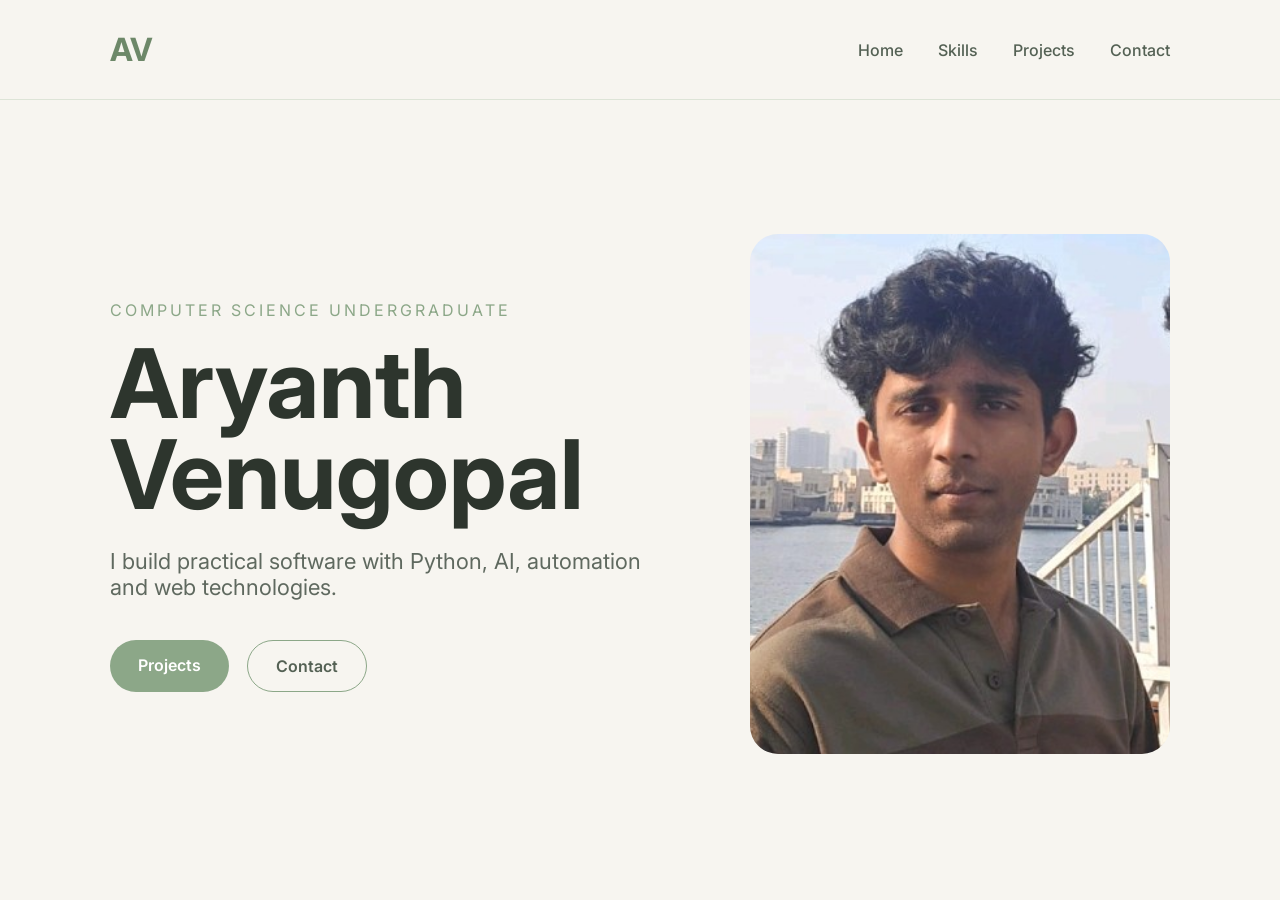
==== commit c1947a15: "Update index.html" ====
--- a/index.html
+++ b/index.html
@@ -16,7 +16,7 @@
   <div class="logo">AV</div>
 
   <nav>
-    <a href="index.html" class="active">Home</a>
+    <a href="index.html">Home</a>
     <a href="skills.html">Skills</a>
     <a href="projects.html">Projects</a>
     <a href="contact.html">Contact</a>
--- a/styles.css
+++ b/styles.css
@@ -10,7 +10,6 @@
   background: #f7f5f0;
   color: #2d352d;
   font-family: 'Inter', sans-serif;
-  line-height: 1.7;
 }
 
 /* NAVBAR */
@@ -20,35 +19,26 @@
   justify-content: space-between;
   align-items: center;
 
-  padding: 28px 110px;
+  padding: 30px 110px;
 
   border-bottom: 1px solid #dde4d7;
 }
 
 .logo {
-  font-size: 30px;
+  font-size: 32px;
   font-weight: 700;
-  color: #6f886c;
+  color: #6d8869;
 }
 
 .site-header nav {
   display: flex;
-  gap: 36px;
+  gap: 35px;
 }
 
 .site-header nav a {
   text-decoration: none;
   color: #546154;
-
-  font-size: 16px;
   font-weight: 500;
-
-  transition: 0.3s;
-}
-
-.site-header nav a:hover,
-.site-header nav a.active {
-  color: #8ca788;
 }
 
 /* HERO */
@@ -61,20 +51,13 @@
 
   align-items: center;
 
-  gap: 100px;
+  gap: 90px;
 
   padding: 80px 110px;
 }
 
-.hero-copy {
-  max-width: 700px;
-}
-
 .eyebrow {
   color: #8ca788;
-
-  font-size: 14px;
-  font-weight: 600;
 
   text-transform: uppercase;
   letter-spacing: 3px;
@@ -87,17 +70,16 @@
   line-height: 0.95;
 
   margin-bottom: 28px;
-
-  color: #273027;
 }
 
 .intro {
-  font-size: 21px;
-  color: #5d685d;
+  font-size: 22px;
+
+  max-width: 620px;
+
+  color: #5f695f;
 
   margin-bottom: 40px;
-
-  max-width: 650px;
 }
 
 /* BUTTONS */
@@ -108,16 +90,13 @@
 }
 
 .button {
-  padding: 15px 30px;
+  text-decoration: none;
+
+  padding: 15px 28px;
 
   border-radius: 40px;
 
-  text-decoration: none;
-
-  font-size: 15px;
   font-weight: 600;
-
-  transition: 0.3s;
 }
 
 .primary {
@@ -130,17 +109,7 @@
   color: #546154;
 }
 
-.primary:hover,
-.secondary:hover {
-  transform: translateY(-2px);
-}
-
 /* IMAGE */
-
-.hero-portrait {
-  display: flex;
-  justify-content: center;
-}
 
 .hero-portrait img {
   width: 420px;
@@ -149,11 +118,9 @@
   object-fit: cover;
 
   border-radius: 28px;
-
-  box-shadow: 0 20px 40px rgba(0,0,0,0.08);
 }
 
-/* MAIN CONTENT */
+/* PAGE CONTENT */
 
 main {
   padding: 80px 110px;
@@ -161,26 +128,8 @@
 
 h1 {
   font-size: 64px;
-
   margin-bottom: 40px;
-
-  color: #273027;
 }
-
-h2 {
-  font-size: 24px;
-
-  margin-bottom: 15px;
-
-  color: #556955;
-}
-
-p {
-  font-size: 18px;
-  color: #5f695f;
-}
-
-/* CARDS */
 
 .skill-card,
 .project-card,
@@ -192,6 +141,14 @@
   border-radius: 24px;
 
   margin-bottom: 28px;
+}
+
+h2 {
+  margin-bottom: 15px;
+}
+
+p {
+  color: #5f695f;
 }
 
 /* FORM */
@@ -208,10 +165,6 @@
   border-radius: 14px;
 
   border: 1px solid #d0d8ca;
-
-  background: white;
-
-  font-size: 16px;
 }
 
 button {
@@ -222,49 +175,4 @@
 
   background: #8ca788;
   color: white;
-
-  font-size: 15px;
-  font-weight: 600;
-
-  cursor: pointer;
 }
-
-/* MOBILE */
-
-@media (max-width: 900px) {
-
-  .site-header {
-    flex-direction: column;
-    gap: 20px;
-
-    padding: 25px;
-  }
-
-  .hero {
-    grid-template-columns: 1fr;
-
-    text-align: center;
-
-    gap: 50px;
-
-    padding: 50px 25px;
-  }
-
-  .hero h1 {
-    font-size: 56px;
-  }
-
-  .hero-portrait img {
-    width: 280px;
-    height: 360px;
-  }
-
-  .actions {
-    justify-content: center;
-    flex-wrap: wrap;
-  }
-
-  main {
-    padding: 45px 25px;
-  }
-}
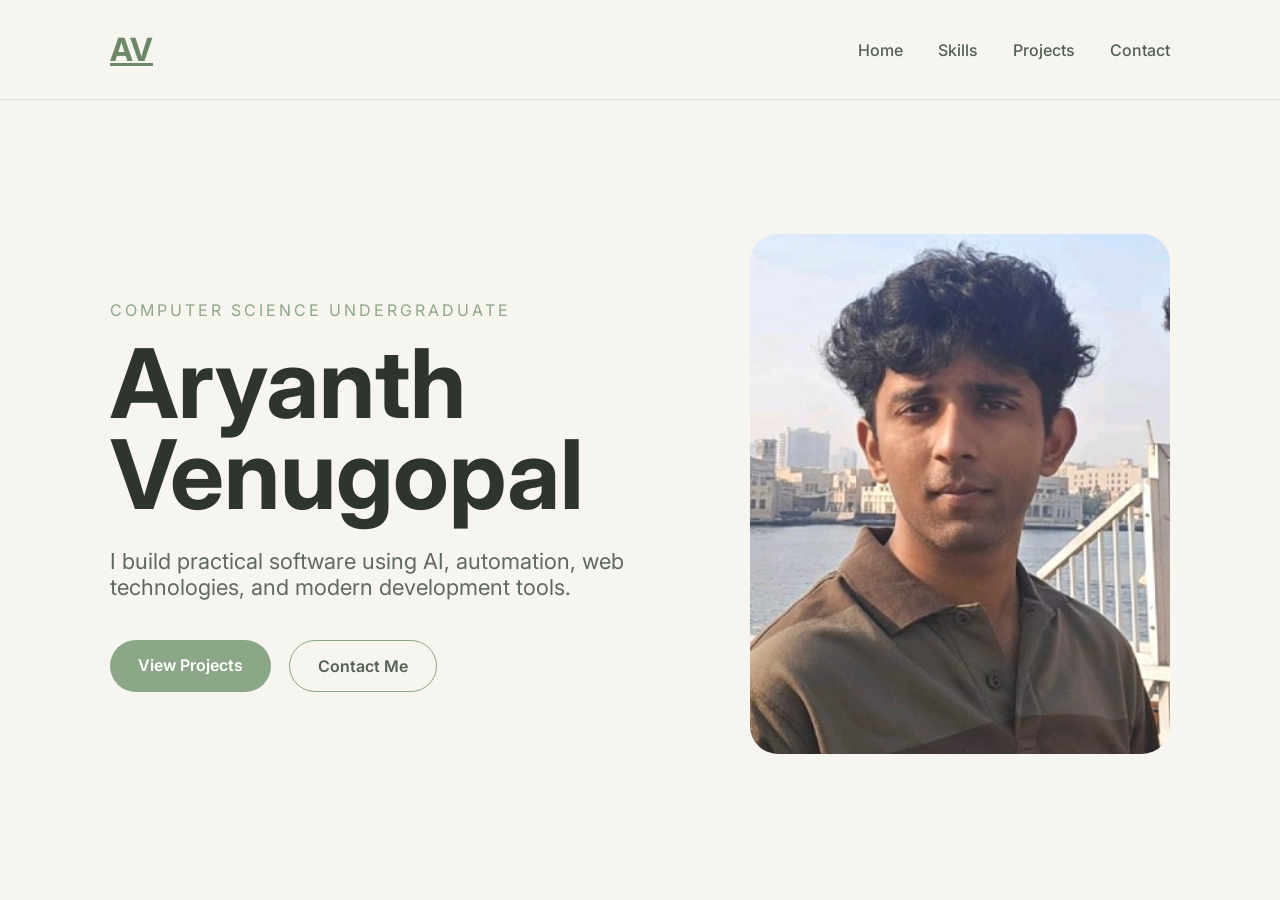
==== commit a2291ddd: "Update index.html" ====
--- a/index.html
+++ b/index.html
@@ -13,10 +13,10 @@
 
 <header class="site-header">
 
-  <div class="logo">AV</div>
+  <a href="index.html" class="logo">AV</a>
 
   <nav>
-    <a href="index.html">Home</a>
+    <a href="index.html" class="active">Home</a>
     <a href="skills.html">Skills</a>
     <a href="projects.html">Projects</a>
     <a href="contact.html">Contact</a>
@@ -36,12 +36,20 @@
     </h1>
 
     <p class="intro">
-      I build practical software with Python, AI, automation and web technologies.
+      I build practical software using AI, automation, web technologies,
+      and modern development tools.
     </p>
 
     <div class="actions">
-      <a class="button primary" href="projects.html">Projects</a>
-      <a class="button secondary" href="contact.html">Contact</a>
+
+      <a class="button primary" href="projects.html">
+        View Projects
+      </a>
+
+      <a class="button secondary" href="contact.html">
+        Contact Me
+      </a>
+
     </div>
 
   </div>
